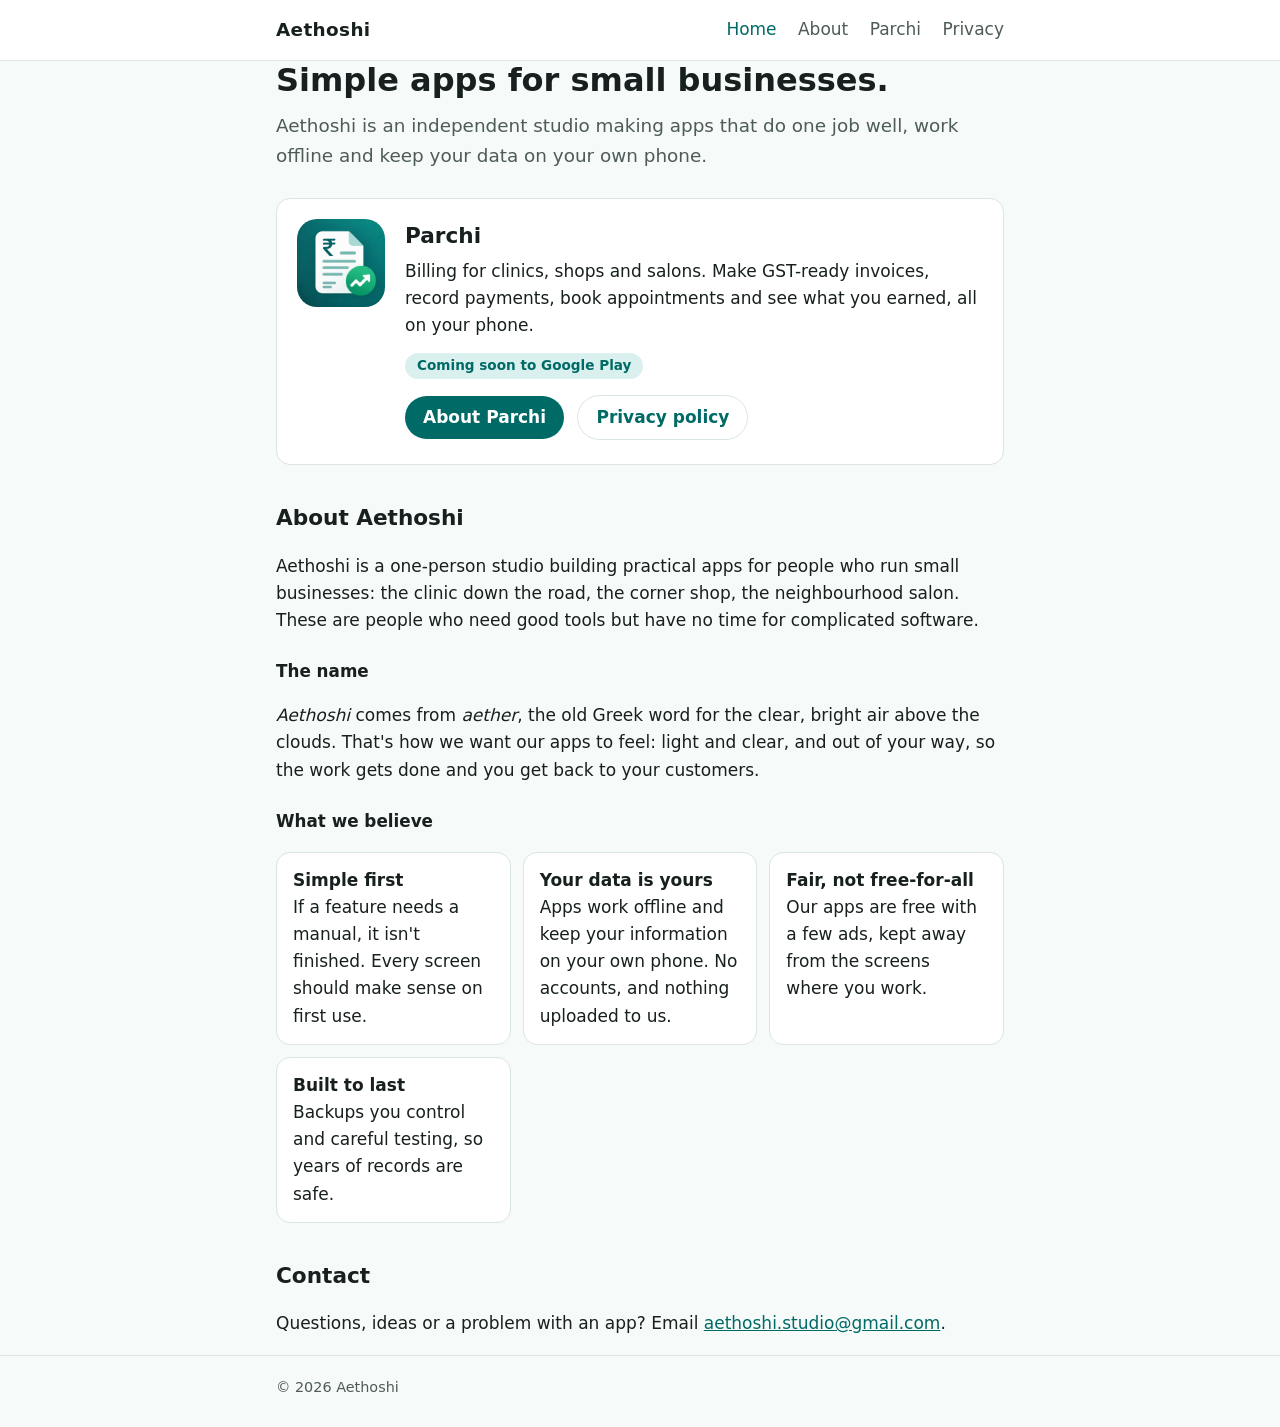
==== index.html @ 0741b279 "First Commit: Upload Aethoshi and Prachi website files Hello world" ====
<!doctype html>
<html lang="en">
<head>
  <meta charset="utf-8">
  <meta name="viewport" content="width=device-width, initial-scale=1">
  <title>Aethoshi</title>
  <meta name="description" content="Aethoshi makes small, simple apps. Our first app is Parchi, a billing app for clinics, shops and salons.">
  <link rel="icon" href="/assets/parchi-icon.png">
  <link rel="stylesheet" href="/assets/style.css">
</head>
<body>
  <header class="site">
    <div class="wrap">
      <a class="logo" href="/">Aethoshi</a>
      <nav>
        <a href="/" aria-current="page">Home</a>
        <a href="/#about">About</a>
        <a href="/parchi/">Parchi</a>
        <a href="/parchi/privacy/">Privacy</a>
      </nav>
    </div>
  </header>

  <main class="wrap">
    <h1>Simple apps for small businesses.</h1>
    <p class="lead">
      Aethoshi is an independent studio making apps that do one job well,
      work offline and keep your data on your own phone.
    </p>

    <section class="card">
      <img src="/assets/parchi-icon.png" alt="Parchi app icon" width="88" height="88">
      <div>
        <h2>Parchi</h2>
        <p>
          Billing for clinics, shops and salons. Make GST-ready invoices,
          record payments, book appointments and see what you earned, all
          on your phone.
        </p>
        <p><span class="pill">Coming soon to Google Play</span></p>
        <a class="button" href="/parchi/">About Parchi</a>
        <a class="button ghost" href="/parchi/privacy/">Privacy policy</a>
      </div>
    </section>

    <h2 id="about">About Aethoshi</h2>
    <p>
      Aethoshi is a one-person studio building practical apps for people who
      run small businesses: the clinic down the road, the corner shop, the
      neighbourhood salon. These are people who need good tools but have no
      time for complicated software.
    </p>

    <h3>The name</h3>
    <p>
      <em>Aethoshi</em> comes from <em>aether</em>, the old Greek word for
      the clear, bright air above the clouds. That's how we want our apps to
      feel: light and clear, and out of your way, so the work gets done and
      you get back to your customers.
    </p>

    <h3>What we believe</h3>
    <ul class="features">
      <li><strong>Simple first</strong>If a feature needs a manual, it isn't
        finished. Every screen should make sense on first use.</li>
      <li><strong>Your data is yours</strong>Apps work offline and keep your
        information on your own phone. No accounts, and nothing uploaded to
        us.</li>
      <li><strong>Fair, not free-for-all</strong>Our apps are free with a
        few ads, kept away from the screens where you work.</li>
      <li><strong>Built to last</strong>Backups you control and careful
        testing, so years of records are safe.</li>
    </ul>

    <h2>Contact</h2>
    <p>
      Questions, ideas or a problem with an app? Email
      <a href="mailto:aethoshi.studio@gmail.com">aethoshi.studio@gmail.com</a>.
    </p>
  </main>

  <footer class="site">
    <div class="wrap">© 2026 Aethoshi</div>
  </footer>
</body>
</html>
---- assets/style.css ----
/* Aethoshi site: one small stylesheet, light and dark. */

:root {
  --bg: #f6faf9;
  --surface: #ffffff;
  --text: #17201f;
  --muted: #4d5b59;
  --line: #dbe5e3;
  --brand: #006a66;
  --brand-soft: #d9f0ee;
  --on-brand: #ffffff;
  --radius: 14px;
  color-scheme: light;
}

@media (prefers-color-scheme: dark) {
  :root {
    --bg: #0f1514;
    --surface: #172120;
    --text: #e3ecea;
    --muted: #a3b3b0;
    --line: #2a3836;
    --brand: #5fd6cf;
    --brand-soft: #173a38;
    --on-brand: #00201f;
    color-scheme: dark;
  }
}

* { box-sizing: border-box; }

html { -webkit-text-size-adjust: 100%; }

body {
  margin: 0;
  background: var(--bg);
  color: var(--text);
  font: 17px/1.6 system-ui, -apple-system, "Segoe UI", Roboto, "Noto Sans",
    sans-serif;
}

a { color: var(--brand); }
a:hover { text-decoration-thickness: 2px; }

.wrap {
  max-width: 760px;
  margin: 0 auto;
  padding: 0 16px;
}

header.site {
  border-bottom: 1px solid var(--line);
  background: var(--surface);
}
header.site .wrap {
  display: flex;
  align-items: center;
  justify-content: space-between;
  gap: 12px;
  min-height: 60px;
  flex-wrap: wrap;
}
.logo {
  font-weight: 700;
  font-size: 1.15rem;
  letter-spacing: 0.02em;
  color: var(--text);
  text-decoration: none;
}
nav a {
  margin-left: 16px;
  color: var(--muted);
  text-decoration: none;
}
nav a:first-child { margin-left: 0; }
nav a:hover, nav a[aria-current="page"] { color: var(--brand); }

main { padding: 40px 0 56px; }

h1 { font-size: 2rem; line-height: 1.2; margin: 0 0 12px; }
h2 { font-size: 1.35rem; margin: 36px 0 8px; }
h3 { font-size: 1.05rem; margin: 24px 0 4px; }
p, li { color: var(--text); }
.lead { font-size: 1.15rem; color: var(--muted); margin-top: 0; }
.muted { color: var(--muted); }

.card {
  display: flex;
  gap: 20px;
  align-items: flex-start;
  background: var(--surface);
  border: 1px solid var(--line);
  border-radius: var(--radius);
  padding: 20px;
  margin: 28px 0;
}
.card img {
  width: 88px;
  height: 88px;
  border-radius: 20px;
  flex: none;
}
.card h2 { margin: 0 0 4px; }
.card p { margin: 0 0 12px; }

.pill {
  display: inline-block;
  background: var(--brand-soft);
  color: var(--brand);
  border-radius: 999px;
  padding: 2px 12px;
  font-size: 0.85rem;
  font-weight: 600;
}

.button {
  display: inline-block;
  background: var(--brand);
  color: var(--on-brand);
  border-radius: 999px;
  padding: 8px 18px;
  font-weight: 600;
  text-decoration: none;
  margin: 4px 8px 4px 0;
}
.button.ghost {
  background: transparent;
  color: var(--brand);
  border: 1px solid var(--line);
}

.features {
  display: grid;
  grid-template-columns: repeat(auto-fit, minmax(210px, 1fr));
  gap: 12px;
  padding: 0;
  list-style: none;
}
.features li {
  background: var(--surface);
  border: 1px solid var(--line);
  border-radius: var(--radius);
  padding: 14px 16px;
}
.features strong { display: block; }

.policy h2 { border-top: 1px solid var(--line); padding-top: 24px; }
.policy table {
  width: 100%;
  border-collapse: collapse;
  font-size: 0.95rem;
  display: block;
  overflow-x: auto;
}
.policy th, .policy td {
  text-align: left;
  vertical-align: top;
  border-bottom: 1px solid var(--line);
  padding: 8px 10px 8px 0;
}

footer.site {
  border-top: 1px solid var(--line);
  padding: 20px 0 28px;
  color: var(--muted);
  font-size: 0.9rem;
}

@media (max-width: 520px) {
  h1 { font-size: 1.6rem; }
  .card { flex-direction: column; }
  .card img { width: 72px; height: 72px; }
}
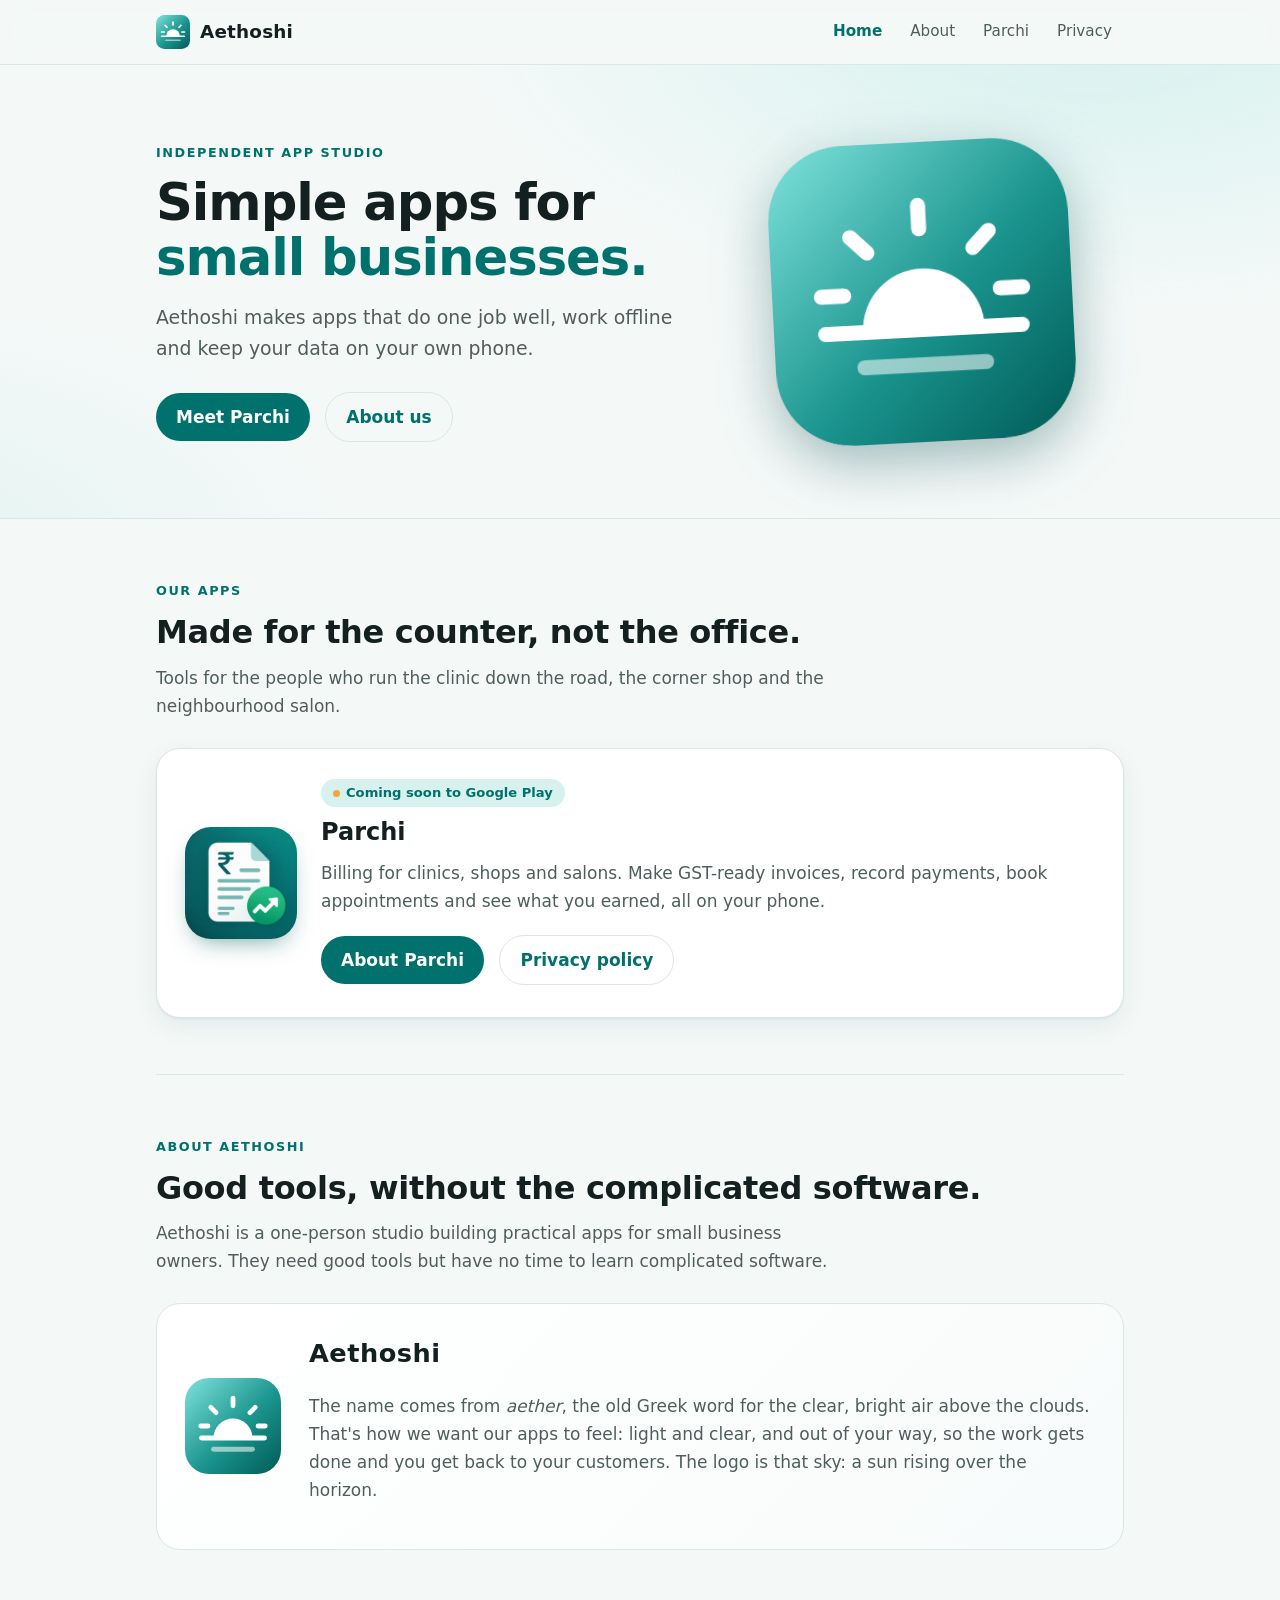
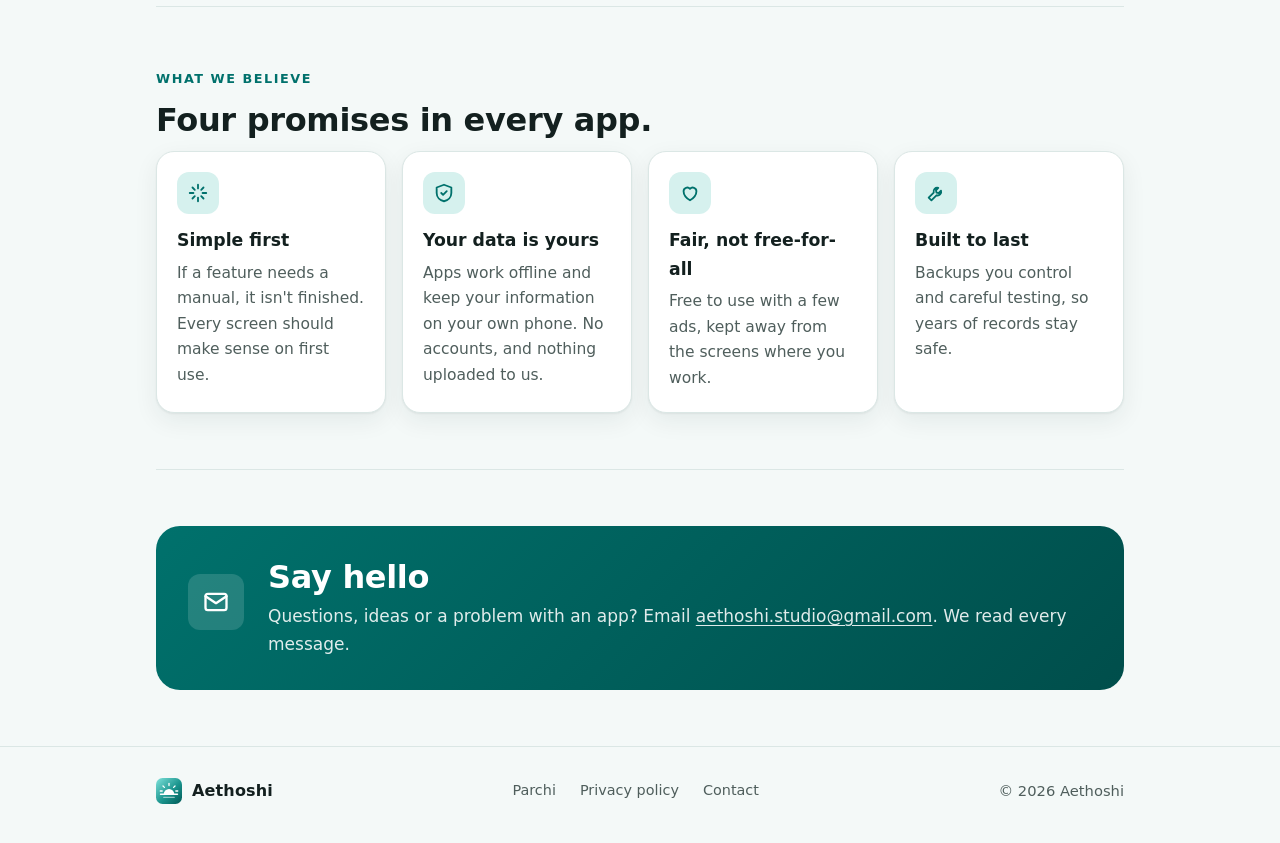
==== commit 8501e7f6: "Updated UI and improved design." ====
--- a/index.html
+++ b/index.html
@@ -4,83 +4,127 @@
   <meta charset="utf-8">
   <meta name="viewport" content="width=device-width, initial-scale=1">
   <title>Aethoshi</title>
-  <meta name="description" content="Aethoshi makes small, simple apps. Our first app is Parchi, a billing app for clinics, shops and salons.">
-  <link rel="icon" href="/assets/parchi-icon.png">
-  <link rel="stylesheet" href="/assets/style.css">
+  <meta name="description" content="Aethoshi is an independent studio making simple, offline apps for small businesses. Our first app is Parchi, a billing app for clinics, shops and salons.">
+  <meta name="theme-color" content="#00716c">
+  <link rel="icon" type="image/svg+xml" href="assets/logo.svg">
+  <link rel="stylesheet" href="assets/style.css">
 </head>
 <body>
   <header class="site">
     <div class="wrap">
-      <a class="logo" href="/">Aethoshi</a>
-      <nav>
-        <a href="/" aria-current="page">Home</a>
-        <a href="/#about">About</a>
-        <a href="/parchi/">Parchi</a>
-        <a href="/parchi/privacy/">Privacy</a>
+      <a class="brand" href="./"><img src="assets/logo.svg" alt="" width="34" height="34">Aethoshi</a>
+      <nav aria-label="Main">
+        <a href="./" aria-current="page">Home</a>
+        <a href="./#about">About</a>
+        <a href="parchi/">Parchi</a>
+        <a href="parchi/privacy/">Privacy</a>
       </nav>
     </div>
   </header>
 
+  <div class="hero">
+    <div class="wrap hero-grid">
+      <div>
+        <span class="eyebrow">Independent app studio</span>
+        <h1>Simple apps for <span class="soft">small businesses.</span></h1>
+        <p class="lead">Aethoshi makes apps that do one job well, work offline
+          and keep your data on your own phone.</p>
+        <a class="button" href="parchi/">Meet Parchi</a>
+        <a class="button ghost" href="#about">About us</a>
+      </div>
+      <div class="hero-art app"><img src="assets/logo.svg" alt="Aethoshi logo" width="300" height="300"></div>
+    </div>
+  </div>
+
   <main class="wrap">
-    <h1>Simple apps for small businesses.</h1>
-    <p class="lead">
-      Aethoshi is an independent studio making apps that do one job well,
-      work offline and keep your data on your own phone.
-    </p>
-
-    <section class="card">
-      <img src="/assets/parchi-icon.png" alt="Parchi app icon" width="88" height="88">
-      <div>
-        <h2>Parchi</h2>
-        <p>
-          Billing for clinics, shops and salons. Make GST-ready invoices,
-          record payments, book appointments and see what you earned, all
-          on your phone.
-        </p>
-        <p><span class="pill">Coming soon to Google Play</span></p>
-        <a class="button" href="/parchi/">About Parchi</a>
-        <a class="button ghost" href="/parchi/privacy/">Privacy policy</a>
+    <section>
+      <span class="eyebrow">Our apps</span>
+      <h2>Made for the counter, not the office.</h2>
+      <p class="section-lead">Tools for the people who run the clinic down
+        the road, the corner shop and the neighbourhood salon.</p>
+      <div class="app-card">
+        <img src="assets/parchi-icon.png" alt="Parchi app icon" width="112" height="112">
+        <div>
+          <span class="pill">Coming soon to Google Play</span>
+          <h3>Parchi</h3>
+          <p>Billing for clinics, shops and salons. Make GST-ready invoices,
+            record payments, book appointments and see what you earned, all
+            on your phone.</p>
+          <a class="button" href="parchi/">About Parchi</a>
+          <a class="button ghost" href="parchi/privacy/">Privacy policy</a>
+        </div>
       </div>
     </section>
 
-    <h2 id="about">About Aethoshi</h2>
-    <p>
-      Aethoshi is a one-person studio building practical apps for people who
-      run small businesses: the clinic down the road, the corner shop, the
-      neighbourhood salon. These are people who need good tools but have no
-      time for complicated software.
-    </p>
+    <section id="about">
+      <span class="eyebrow">About Aethoshi</span>
+      <h2>Good tools, without the complicated software.</h2>
+      <p class="section-lead">Aethoshi is a one-person studio building
+        practical apps for small business owners. They need good tools but
+        have no time to learn complicated software.</p>
 
-    <h3>The name</h3>
-    <p>
-      <em>Aethoshi</em> comes from <em>aether</em>, the old Greek word for
-      the clear, bright air above the clouds. That's how we want our apps to
-      feel: light and clear, and out of your way, so the work gets done and
-      you get back to your customers.
-    </p>
+      <div class="name-box">
+        <img src="assets/logo.svg" alt="" width="96" height="96">
+        <div>
+          <p class="word">Aethoshi</p>
+          <p class="muted">The name comes from <em>aether</em>, the old Greek
+            word for the clear, bright air above the clouds. That's how we want
+            our apps to feel: light and clear, and out of your way, so the work
+            gets done and you get back to your customers. The logo is that
+            sky: a sun rising over the horizon.</p>
+        </div>
+      </div>
+    </section>
 
-    <h3>What we believe</h3>
-    <ul class="features">
-      <li><strong>Simple first</strong>If a feature needs a manual, it isn't
-        finished. Every screen should make sense on first use.</li>
-      <li><strong>Your data is yours</strong>Apps work offline and keep your
-        information on your own phone. No accounts, and nothing uploaded to
-        us.</li>
-      <li><strong>Fair, not free-for-all</strong>Our apps are free with a
-        few ads, kept away from the screens where you work.</li>
-      <li><strong>Built to last</strong>Backups you control and careful
-        testing, so years of records are safe.</li>
-    </ul>
+    <section>
+      <span class="eyebrow">What we believe</span>
+      <h2>Four promises in every app.</h2>
+      <ul class="grid">
+        <li class="tile">
+          <span class="icon" aria-hidden="true"><svg viewBox="0 0 24 24" fill="none" stroke="currentColor" stroke-width="2" stroke-linecap="round" stroke-linejoin="round"><path d="M12 3v4M12 17v4M3 12h4M17 12h4M6 6l2.5 2.5M15.5 15.5L18 18M6 18l2.5-2.5M15.5 8.5L18 6"/></svg></span>
+          <h3>Simple first</h3>
+          <p>If a feature needs a manual, it isn't finished. Every screen should make sense on first use.</p>
+        </li>
+        <li class="tile">
+          <span class="icon" aria-hidden="true"><svg viewBox="0 0 24 24" fill="none" stroke="currentColor" stroke-width="2" stroke-linecap="round" stroke-linejoin="round"><path d="M12 3l8 3v6c0 4.5-3.4 8-8 9-4.6-1-8-4.5-8-9V6z"/><path d="M9 12l2 2 4-4"/></svg></span>
+          <h3>Your data is yours</h3>
+          <p>Apps work offline and keep your information on your own phone. No accounts, and nothing uploaded to us.</p>
+        </li>
+        <li class="tile">
+          <span class="icon" aria-hidden="true"><svg viewBox="0 0 24 24" fill="none" stroke="currentColor" stroke-width="2" stroke-linecap="round" stroke-linejoin="round"><path d="M12 20s-7-4.4-7-10a4 4 0 0 1 7-2.6A4 4 0 0 1 19 10c0 5.6-7 10-7 10z"/></svg></span>
+          <h3>Fair, not free-for-all</h3>
+          <p>Free to use with a few ads, kept away from the screens where you work.</p>
+        </li>
+        <li class="tile">
+          <span class="icon" aria-hidden="true"><svg viewBox="0 0 24 24" fill="none" stroke="currentColor" stroke-width="2" stroke-linecap="round" stroke-linejoin="round"><path d="M14.5 6.5a4 4 0 0 0-5 5L4 17l3 3 5.5-5.5a4 4 0 0 0 5-5l-2.5 2.5-2.5-.5-.5-2.5z"/></svg></span>
+          <h3>Built to last</h3>
+          <p>Backups you control and careful testing, so years of records stay safe.</p>
+        </li>
+      </ul>
+    </section>
 
-    <h2>Contact</h2>
-    <p>
-      Questions, ideas or a problem with an app? Email
-      <a href="mailto:aethoshi.studio@gmail.com">aethoshi.studio@gmail.com</a>.
-    </p>
+    <section>
+      <div class="band">
+        <span class="icon" aria-hidden="true"><svg viewBox="0 0 24 24" fill="none" stroke="currentColor" stroke-width="2" stroke-linecap="round" stroke-linejoin="round"><rect x="3" y="5" width="18" height="14" rx="2"/><path d="M3 7l9 6 9-6"/></svg></span>
+        <div>
+          <h2>Say hello</h2>
+          <p>Questions, ideas or a problem with an app? Email
+            <a href="mailto:aethoshi.studio@gmail.com">aethoshi.studio@gmail.com</a>. We read every message.</p>
+        </div>
+      </div>
+    </section>
   </main>
 
   <footer class="site">
-    <div class="wrap">© 2026 Aethoshi</div>
+    <div class="wrap">
+      <a class="brand" href="./"><img src="assets/logo.svg" alt="" width="26" height="26">Aethoshi</a>
+      <nav aria-label="Footer">
+        <a href="parchi/">Parchi</a>
+        <a href="parchi/privacy/">Privacy policy</a>
+        <a href="mailto:aethoshi.studio@gmail.com">Contact</a>
+      </nav>
+      <span>© 2026 Aethoshi</span>
+    </div>
   </footer>
 </body>
 </html>
--- a/assets/style.css
+++ b/assets/style.css
@@ -1,173 +1,366 @@
-/* Aethoshi site: one small stylesheet, light and dark. */
+/* Aethoshi site: one stylesheet, light and dark. */
 
 :root {
-  --bg: #f6faf9;
+  --bg: #f4f9f8;
+  --bg-tint: #e3f3f1;
   --surface: #ffffff;
-  --text: #17201f;
-  --muted: #4d5b59;
-  --line: #dbe5e3;
-  --brand: #006a66;
-  --brand-soft: #d9f0ee;
+  --surface-2: #f8fbfb;
+  --text: #13201f;
+  --muted: #4f5e5c;
+  --line: #dbe7e5;
+  --brand: #00716c;
+  --brand-strong: #005a57;
+  --brand-soft: #d6f1ee;
   --on-brand: #ffffff;
-  --radius: 14px;
+  --accent: #f2a541;
+  --shadow: 0 1px 2px rgba(10, 40, 38, 0.06), 0 8px 24px rgba(10, 40, 38, 0.07);
+  --radius: 18px;
   color-scheme: light;
 }
 
 @media (prefers-color-scheme: dark) {
   :root {
-    --bg: #0f1514;
-    --surface: #172120;
-    --text: #e3ecea;
-    --muted: #a3b3b0;
-    --line: #2a3836;
-    --brand: #5fd6cf;
-    --brand-soft: #173a38;
-    --on-brand: #00201f;
+    --bg: #0c1312;
+    --bg-tint: #10201f;
+    --surface: #141e1d;
+    --surface-2: #182423;
+    --text: #e4eeec;
+    --muted: #a2b4b1;
+    --line: #263533;
+    --brand: #62d9d1;
+    --brand-strong: #8ae6df;
+    --brand-soft: #143a38;
+    --on-brand: #00211f;
+    --accent: #f5b766;
+    --shadow: 0 1px 2px rgba(0, 0, 0, 0.4), 0 10px 30px rgba(0, 0, 0, 0.35);
     color-scheme: dark;
   }
 }
 
 * { box-sizing: border-box; }
-
-html { -webkit-text-size-adjust: 100%; }
+html { -webkit-text-size-adjust: 100%; scroll-behavior: smooth; }
 
 body {
   margin: 0;
   background: var(--bg);
   color: var(--text);
-  font: 17px/1.6 system-ui, -apple-system, "Segoe UI", Roboto, "Noto Sans",
-    sans-serif;
-}
-
-a { color: var(--brand); }
-a:hover { text-decoration-thickness: 2px; }
-
-.wrap {
-  max-width: 760px;
-  margin: 0 auto;
-  padding: 0 16px;
-}
+  font: 17px/1.65 system-ui, -apple-system, "Segoe UI", Roboto, "Noto Sans",
+    "Helvetica Neue", Arial, sans-serif;
+}
+
+a { color: var(--brand); text-underline-offset: 3px; }
+a:hover { color: var(--brand-strong); }
+img, svg { max-width: 100%; }
+img { height: auto; }
+
+.wrap { max-width: 1000px; margin: 0 auto; padding: 0 16px; }
+.narrow { max-width: 760px; }
+
+/* ------------------------------------------------------------ header */
 
 header.site {
+  position: sticky;
+  top: 0;
+  z-index: 10;
+  background: color-mix(in srgb, var(--bg) 82%, transparent);
+  backdrop-filter: saturate(160%) blur(12px);
+  -webkit-backdrop-filter: saturate(160%) blur(12px);
   border-bottom: 1px solid var(--line);
-  background: var(--surface);
 }
 header.site .wrap {
   display: flex;
   align-items: center;
   justify-content: space-between;
   gap: 12px;
-  min-height: 60px;
+  min-height: 64px;
   flex-wrap: wrap;
 }
-.logo {
-  font-weight: 700;
-  font-size: 1.15rem;
-  letter-spacing: 0.02em;
+.brand {
+  display: inline-flex;
+  align-items: center;
+  gap: 10px;
   color: var(--text);
   text-decoration: none;
-}
+  font-weight: 750;
+  font-size: 1.15rem;
+  letter-spacing: 0.01em;
+}
+.brand img { width: 34px; height: 34px; }
+nav { display: flex; gap: 4px; flex-wrap: wrap; }
 nav a {
-  margin-left: 16px;
   color: var(--muted);
   text-decoration: none;
-}
-nav a:first-child { margin-left: 0; }
-nav a:hover, nav a[aria-current="page"] { color: var(--brand); }
-
-main { padding: 40px 0 56px; }
-
-h1 { font-size: 2rem; line-height: 1.2; margin: 0 0 12px; }
-h2 { font-size: 1.35rem; margin: 36px 0 8px; }
-h3 { font-size: 1.05rem; margin: 24px 0 4px; }
-p, li { color: var(--text); }
-.lead { font-size: 1.15rem; color: var(--muted); margin-top: 0; }
+  padding: 6px 12px;
+  border-radius: 999px;
+  font-size: 0.95rem;
+}
+nav a:hover { background: var(--brand-soft); color: var(--brand); }
+nav a[aria-current="page"] { color: var(--brand); font-weight: 600; }
+
+/* ------------------------------------------------------------ hero */
+
+.hero {
+  position: relative;
+  overflow: hidden;
+  background:
+    radial-gradient(900px 420px at 85% -10%, var(--brand-soft), transparent 70%),
+    radial-gradient(700px 380px at -10% 110%, var(--bg-tint), transparent 70%);
+  border-bottom: 1px solid var(--line);
+}
+.hero .wrap { padding-top: 72px; padding-bottom: 72px; }
+.hero-grid {
+  display: grid;
+  grid-template-columns: 1.3fr 1fr;
+  gap: 40px;
+  align-items: center;
+}
+.eyebrow {
+  display: inline-block;
+  font-size: 0.8rem;
+  font-weight: 700;
+  letter-spacing: 0.12em;
+  text-transform: uppercase;
+  color: var(--brand);
+  margin-bottom: 12px;
+}
+h1 {
+  font-size: clamp(2rem, 5vw, 3.2rem);
+  line-height: 1.08;
+  letter-spacing: -0.02em;
+  margin: 0 0 16px;
+}
+h1 .soft { color: var(--brand); }
+.lead { font-size: 1.18rem; color: var(--muted); margin: 0 0 24px; max-width: 34em; }
+
+.hero-art {
+  justify-self: center;
+  width: min(300px, 70vw);
+  aspect-ratio: 1;
+  border-radius: 32%;
+  background: linear-gradient(145deg, #7fe3dc, #1a948d 55%, #005a57);
+  box-shadow: 0 30px 60px -20px rgba(0, 90, 87, 0.55);
+  display: grid;
+  place-items: center;
+  transform: rotate(-4deg);
+}
+.hero-art img { width: 62%; filter: drop-shadow(0 8px 16px rgba(0, 0, 0, 0.18)); }
+/* An app icon already has its own background: show it on its own. */
+.hero-art.app { background: none; box-shadow: none; transform: rotate(-3deg); }
+.hero-art.app img {
+  width: 100%;
+  height: auto;
+  border-radius: 25%;
+  filter: drop-shadow(0 18px 28px rgba(0, 70, 67, 0.35));
+}
+
+/* ------------------------------------------------------------ sections */
+
+main section { padding: 56px 0; }
+main section + section { border-top: 1px solid var(--line); }
+h2 {
+  font-size: clamp(1.5rem, 3vw, 2rem);
+  line-height: 1.2;
+  letter-spacing: -0.01em;
+  margin: 0 0 12px;
+}
+h3 { font-size: 1.08rem; margin: 0 0 6px; }
+.section-lead { color: var(--muted); max-width: 40em; margin: 0 0 28px; }
 .muted { color: var(--muted); }
 
-.card {
-  display: flex;
-  gap: 20px;
-  align-items: flex-start;
+/* App card */
+.app-card {
+  display: grid;
+  grid-template-columns: auto 1fr;
+  gap: 24px;
+  align-items: center;
+  background: var(--surface);
+  border: 1px solid var(--line);
+  border-radius: calc(var(--radius) + 6px);
+  padding: 28px;
+  box-shadow: var(--shadow);
+}
+.app-card img {
+  width: 112px;
+  height: 112px;
+  border-radius: 26px;
+  box-shadow: 0 10px 24px -10px rgba(0, 90, 87, 0.6);
+}
+.app-card h3 { font-size: 1.5rem; margin: 6px 0 6px; }
+.app-card p { margin: 0 0 16px; color: var(--muted); }
+
+.pill {
+  display: inline-flex;
+  align-items: center;
+  gap: 6px;
+  background: var(--brand-soft);
+  color: var(--brand);
+  border-radius: 999px;
+  padding: 3px 12px;
+  font-size: 0.82rem;
+  font-weight: 650;
+}
+.pill::before {
+  content: "";
+  width: 7px;
+  height: 7px;
+  border-radius: 50%;
+  background: var(--accent);
+}
+
+.button {
+  display: inline-flex;
+  align-items: center;
+  gap: 8px;
+  background: var(--brand);
+  color: var(--on-brand);
+  border-radius: 999px;
+  padding: 10px 20px;
+  font-weight: 650;
+  text-decoration: none;
+  margin: 4px 10px 4px 0;
+  transition: transform 0.15s ease, background 0.15s ease;
+}
+.button:hover { background: var(--brand-strong); color: var(--on-brand); transform: translateY(-1px); }
+.button.ghost { background: transparent; color: var(--brand); border: 1px solid var(--line); }
+.button.ghost:hover { background: var(--brand-soft); color: var(--brand); }
+
+/* Feature / value grid */
+.grid {
+  display: grid;
+  grid-template-columns: repeat(auto-fit, minmax(220px, 1fr));
+  gap: 16px;
+  padding: 0;
+  margin: 0;
+  list-style: none;
+}
+.tile {
   background: var(--surface);
   border: 1px solid var(--line);
   border-radius: var(--radius);
   padding: 20px;
-  margin: 28px 0;
-}
-.card img {
-  width: 88px;
-  height: 88px;
-  border-radius: 20px;
-  flex: none;
-}
-.card h2 { margin: 0 0 4px; }
-.card p { margin: 0 0 12px; }
-
-.pill {
-  display: inline-block;
+  box-shadow: var(--shadow);
+}
+.tile p { margin: 0; color: var(--muted); font-size: 0.97rem; }
+.icon {
+  width: 42px;
+  height: 42px;
+  border-radius: 12px;
+  display: grid;
+  place-items: center;
   background: var(--brand-soft);
   color: var(--brand);
-  border-radius: 999px;
-  padding: 2px 12px;
-  font-size: 0.85rem;
-  font-weight: 600;
-}
-
-.button {
-  display: inline-block;
-  background: var(--brand);
-  color: var(--on-brand);
-  border-radius: 999px;
-  padding: 8px 18px;
-  font-weight: 600;
-  text-decoration: none;
-  margin: 4px 8px 4px 0;
-}
-.button.ghost {
-  background: transparent;
-  color: var(--brand);
+  margin-bottom: 12px;
+}
+.icon svg { width: 22px; height: 22px; }
+
+/* The name */
+.name-box {
+  display: grid;
+  grid-template-columns: auto 1fr;
+  gap: 28px;
+  align-items: center;
+  background: linear-gradient(135deg, var(--surface), var(--surface-2));
   border: 1px solid var(--line);
-}
-
-.features {
-  display: grid;
-  grid-template-columns: repeat(auto-fit, minmax(210px, 1fr));
-  gap: 12px;
-  padding: 0;
-  list-style: none;
-}
-.features li {
-  background: var(--surface);
-  border: 1px solid var(--line);
+  border-radius: calc(var(--radius) + 6px);
+  padding: 28px;
+}
+.name-box img { width: 96px; height: 96px; }
+.word {
+  font-size: 1.6rem;
+  font-weight: 750;
+  letter-spacing: 0.02em;
+  margin: 0;
+}
+.word span { color: var(--muted); font-weight: 400; font-size: 1rem; margin-left: 8px; }
+
+/* Highlight band */
+.band {
+  background: linear-gradient(135deg, #00716c, #004e4b);
+  color: #ffffff;
+  border-radius: calc(var(--radius) + 6px);
+  padding: 32px;
+  display: grid;
+  grid-template-columns: auto 1fr;
+  gap: 24px;
+  align-items: center;
+}
+.band h2, .band p { color: #ffffff; margin: 0; }
+.band p { opacity: 0.88; margin-top: 6px; }
+.band a { color: #ffffff; }
+.band .icon { background: rgba(255, 255, 255, 0.14); color: #ffffff; width: 56px; height: 56px; }
+.band .icon svg { width: 28px; height: 28px; }
+
+/* Contact */
+.contact {
+  text-align: center;
+  padding: 8px 0;
+}
+.contact .button { margin-top: 8px; }
+
+/* ------------------------------------------------------------ policy */
+
+.policy { padding-top: 48px; padding-bottom: 64px; }
+.policy h1 { font-size: clamp(1.8rem, 4vw, 2.4rem); }
+.policy h2 {
+  font-size: 1.3rem;
+  margin-top: 36px;
+  padding-top: 24px;
+  border-top: 1px solid var(--line);
+}
+.policy .summary {
+  background: var(--brand-soft);
   border-radius: var(--radius);
-  padding: 14px 16px;
-}
-.features strong { display: block; }
-
-.policy h2 { border-top: 1px solid var(--line); padding-top: 24px; }
-.policy table {
-  width: 100%;
-  border-collapse: collapse;
-  font-size: 0.95rem;
-  display: block;
-  overflow-x: auto;
-}
+  padding: 18px 20px;
+  margin: 20px 0 8px;
+}
+.policy .summary p { margin: 0; }
+.policy li { margin-bottom: 8px; }
+.table-wrap { overflow-x: auto; }
+.policy table { width: 100%; border-collapse: collapse; font-size: 0.95rem; }
 .policy th, .policy td {
   text-align: left;
   vertical-align: top;
   border-bottom: 1px solid var(--line);
-  padding: 8px 10px 8px 0;
-}
+  padding: 10px 12px 10px 0;
+}
+.policy th { color: var(--muted); font-weight: 650; }
+
+/* ------------------------------------------------------------ footer */
 
 footer.site {
   border-top: 1px solid var(--line);
-  padding: 20px 0 28px;
+  padding: 28px 0 36px;
   color: var(--muted);
-  font-size: 0.9rem;
-}
-
-@media (max-width: 520px) {
-  h1 { font-size: 1.6rem; }
-  .card { flex-direction: column; }
-  .card img { width: 72px; height: 72px; }
-}
+  font-size: 0.92rem;
+}
+footer.site .wrap {
+  display: flex;
+  justify-content: space-between;
+  align-items: center;
+  gap: 12px;
+  flex-wrap: wrap;
+}
+footer.site .brand { font-size: 1rem; }
+footer.site .brand img { width: 26px; height: 26px; }
+footer.site nav a { font-size: 0.9rem; padding: 4px 10px; }
+
+/* ------------------------------------------------------------ small screens */
+
+@media (max-width: 760px) {
+  .hero .wrap { padding-top: 48px; padding-bottom: 48px; }
+  .hero-grid { grid-template-columns: 1fr; gap: 32px; }
+  .hero-art { width: min(150px, 42vw); order: -1; justify-self: start; }
+  main section { padding: 40px 0; }
+}
+@media (max-width: 560px) {
+  .app-card, .name-box, .band { grid-template-columns: 1fr; padding: 22px; }
+  .app-card img { width: 84px; height: 84px; border-radius: 20px; }
+  .name-box img { width: 72px; height: 72px; }
+  header.site .wrap { padding-top: 8px; padding-bottom: 8px; }
+  nav a { padding: 6px 9px; }
+}
+
+@media (prefers-reduced-motion: reduce) {
+  html { scroll-behavior: auto; }
+  .button { transition: none; }
+}
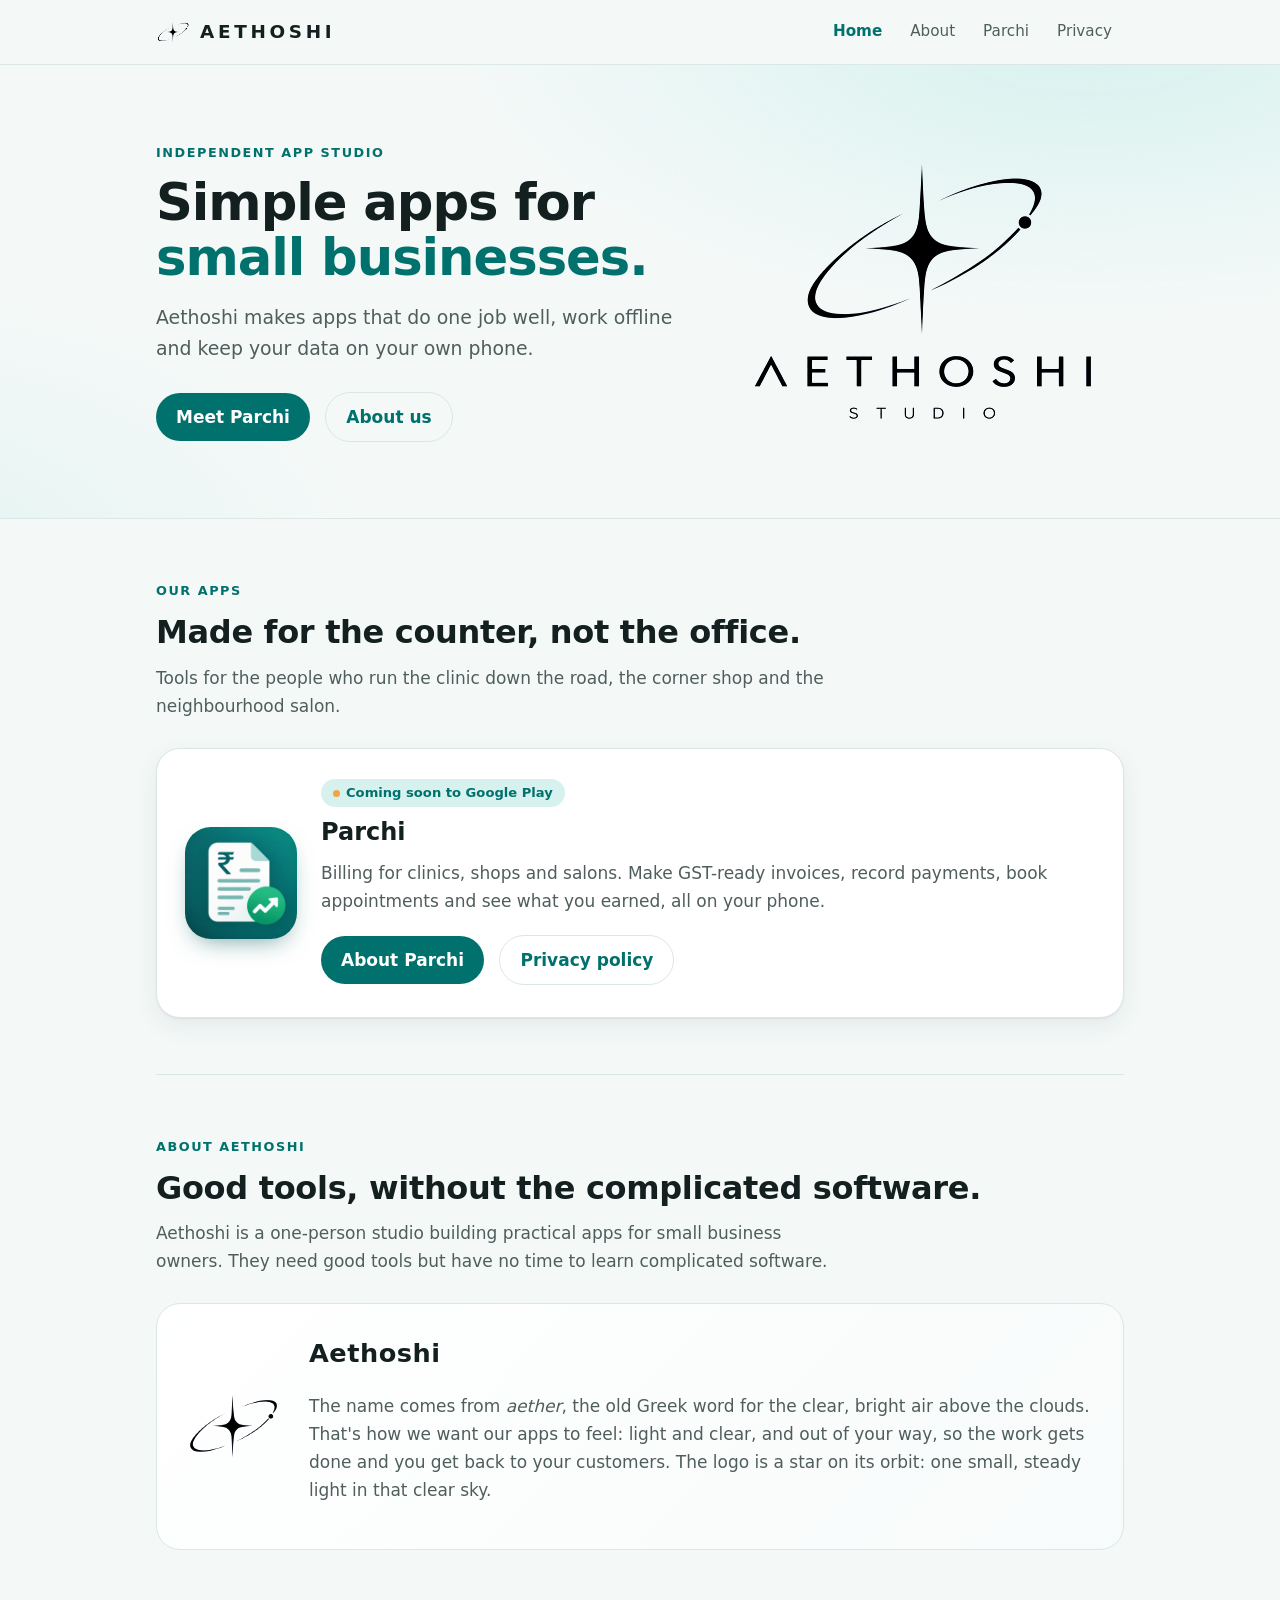
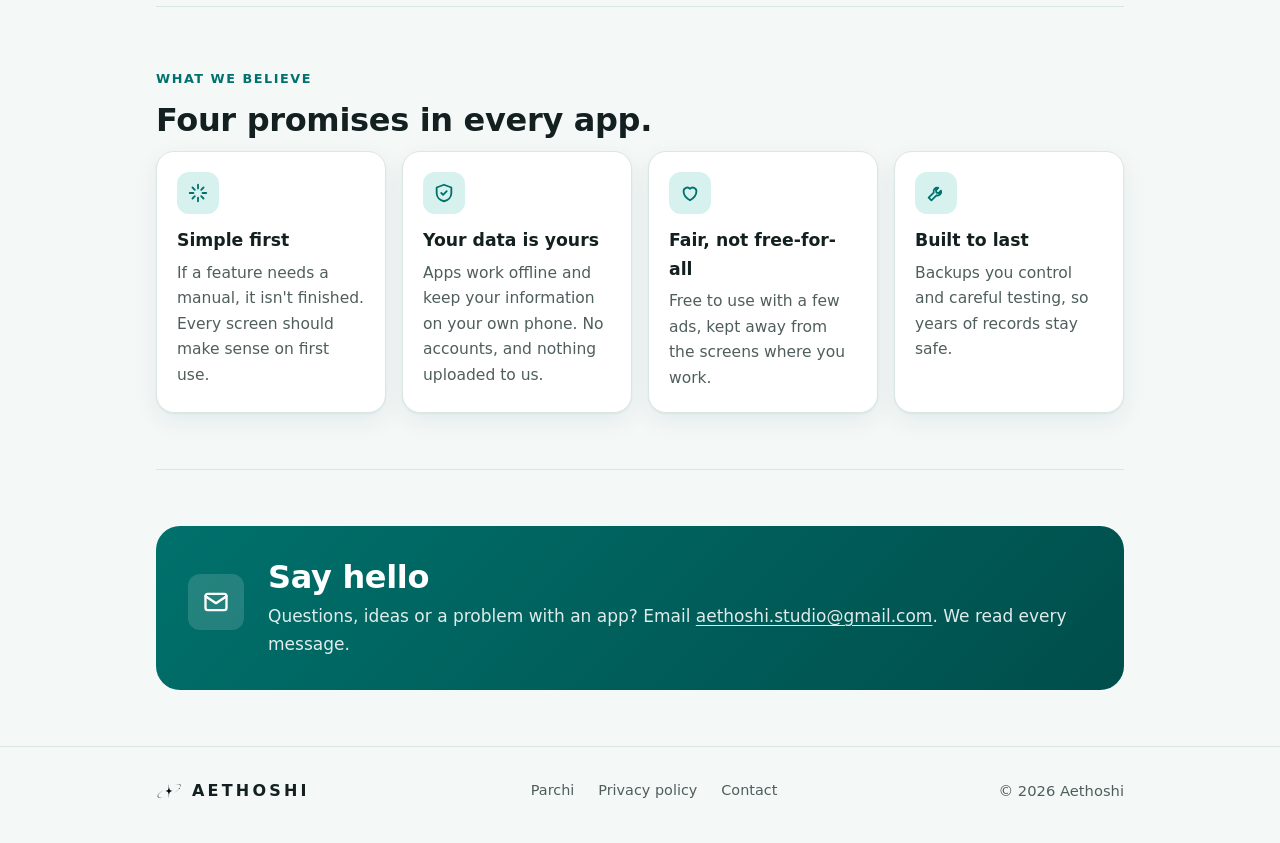
==== commit 5355b949: "Update app icon" ====
--- a/index.html
+++ b/index.html
@@ -6,13 +6,13 @@
   <title>Aethoshi</title>
   <meta name="description" content="Aethoshi is an independent studio making simple, offline apps for small businesses. Our first app is Parchi, a billing app for clinics, shops and salons.">
   <meta name="theme-color" content="#00716c">
-  <link rel="icon" type="image/svg+xml" href="assets/logo.svg">
+  <link rel="icon" type="image/png" href="assets/favicon.png">
   <link rel="stylesheet" href="assets/style.css">
 </head>
 <body>
   <header class="site">
     <div class="wrap">
-      <a class="brand" href="./"><img src="assets/logo.svg" alt="" width="34" height="34">Aethoshi</a>
+      <a class="brand" href="./"><img class="mark" src="assets/aethoshi-symbol.png" alt="" width="34" height="34"><span class="wordmark">Aethoshi</span></a>
       <nav aria-label="Main">
         <a href="./" aria-current="page">Home</a>
         <a href="./#about">About</a>
@@ -32,7 +32,7 @@
         <a class="button" href="parchi/">Meet Parchi</a>
         <a class="button ghost" href="#about">About us</a>
       </div>
-      <div class="hero-art app"><img src="assets/logo.svg" alt="Aethoshi logo" width="300" height="300"></div>
+      <div class="hero-logo"><img class="mark" src="assets/aethoshi-logo.png" alt="Aethoshi Studio logo" width="720" height="586"></div>
     </div>
   </div>
 
@@ -64,14 +64,14 @@
         have no time to learn complicated software.</p>
 
       <div class="name-box">
-        <img src="assets/logo.svg" alt="" width="96" height="96">
+        <img class="mark" src="assets/aethoshi-symbol.png" alt="" width="96" height="96">
         <div>
           <p class="word">Aethoshi</p>
           <p class="muted">The name comes from <em>aether</em>, the old Greek
             word for the clear, bright air above the clouds. That's how we want
             our apps to feel: light and clear, and out of your way, so the work
-            gets done and you get back to your customers. The logo is that
-            sky: a sun rising over the horizon.</p>
+            gets done and you get back to your customers. The logo is a star on
+            its orbit: one small, steady light in that clear sky.</p>
         </div>
       </div>
     </section>
@@ -117,7 +117,7 @@
 
   <footer class="site">
     <div class="wrap">
-      <a class="brand" href="./"><img src="assets/logo.svg" alt="" width="26" height="26">Aethoshi</a>
+      <a class="brand" href="./"><img class="mark" src="assets/aethoshi-symbol.png" alt="" width="26" height="26"><span class="wordmark">Aethoshi</span></a>
       <nav aria-label="Footer">
         <a href="parchi/">Parchi</a>
         <a href="parchi/privacy/">Privacy policy</a>
--- a/assets/style.css
+++ b/assets/style.css
@@ -62,9 +62,8 @@
   position: sticky;
   top: 0;
   z-index: 10;
-  background: color-mix(in srgb, var(--bg) 82%, transparent);
-  backdrop-filter: saturate(160%) blur(12px);
-  -webkit-backdrop-filter: saturate(160%) blur(12px);
+  /* Solid, so the logo's blend mode has a background to blend with. */
+  background: var(--bg);
   border-bottom: 1px solid var(--line);
 }
 header.site .wrap {
@@ -86,6 +85,19 @@
   letter-spacing: 0.01em;
 }
 .brand img { width: 34px; height: 34px; }
+.wordmark { text-transform: uppercase; letter-spacing: 0.2em; font-weight: 600; }
+
+/* The brand artwork is black on white. Multiply hides the white on light
+   pages; on dark pages it's inverted to white on black, and screen hides
+   the black. contrast() turns the artwork's off-white background (and its
+   compression noise) into pure white, so no faint box shows. */
+.mark { filter: contrast(1.35); mix-blend-mode: multiply; }
+@media (prefers-color-scheme: dark) {
+  .mark { filter: invert(1) contrast(1.35); mix-blend-mode: screen; }
+}
+
+.hero-logo { justify-self: center; width: min(360px, 80vw); }
+.hero-logo img { width: 100%; display: block; }
 nav { display: flex; gap: 4px; flex-wrap: wrap; }
 nav a {
   color: var(--muted);
@@ -350,6 +362,7 @@
   .hero .wrap { padding-top: 48px; padding-bottom: 48px; }
   .hero-grid { grid-template-columns: 1fr; gap: 32px; }
   .hero-art { width: min(150px, 42vw); order: -1; justify-self: start; }
+  .hero-logo { width: min(240px, 64vw); order: -1; justify-self: start; }
   main section { padding: 40px 0; }
 }
 @media (max-width: 560px) {
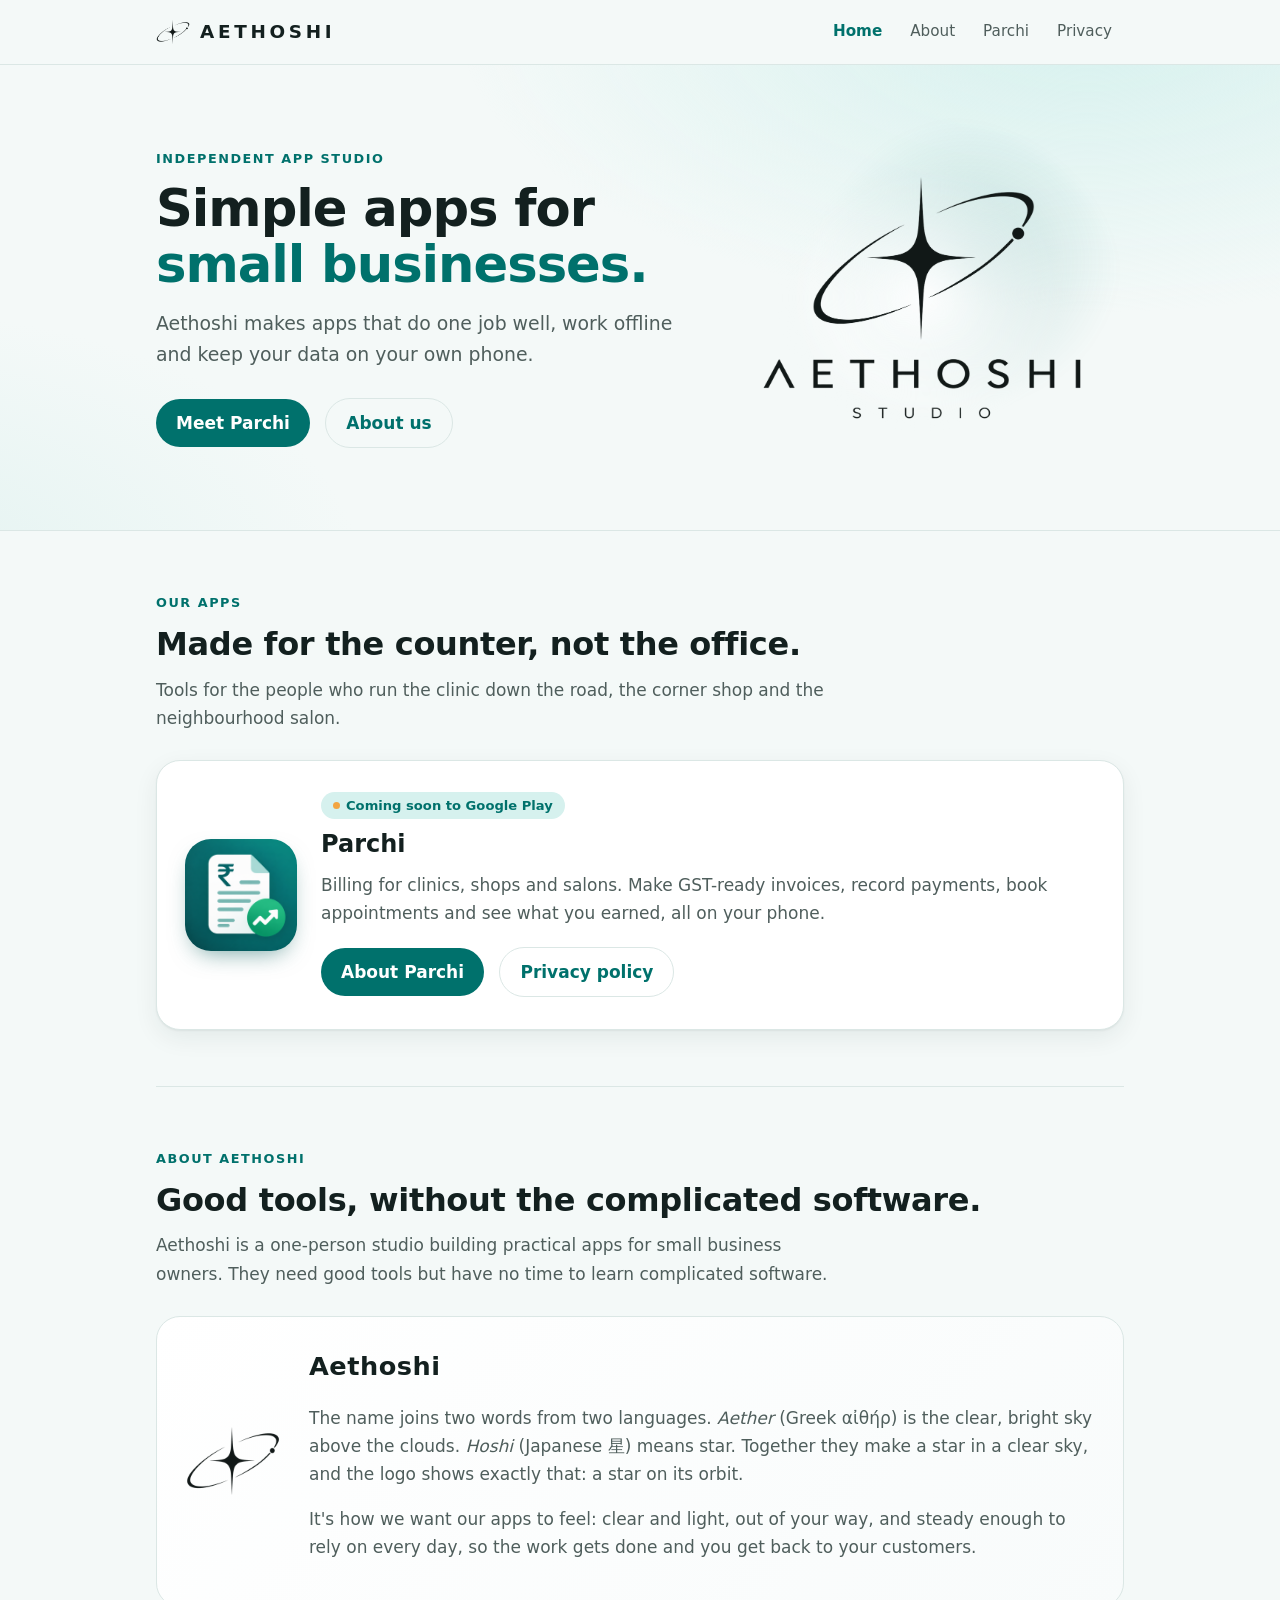
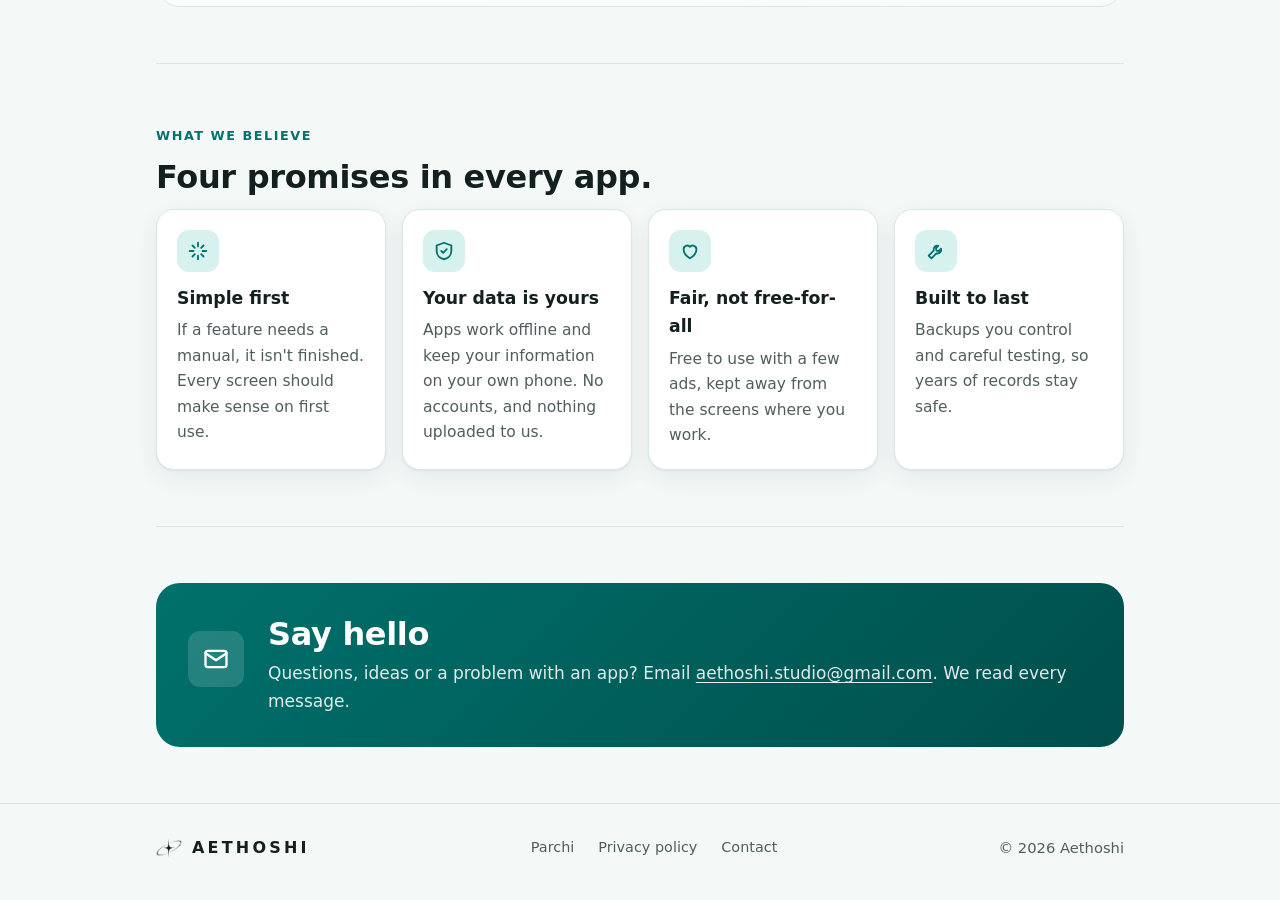
==== commit 9ecaa8aa: "update assets and resolve review comments" ====
--- a/index.html
+++ b/index.html
@@ -7,12 +7,13 @@
   <meta name="description" content="Aethoshi is an independent studio making simple, offline apps for small businesses. Our first app is Parchi, a billing app for clinics, shops and salons.">
   <meta name="theme-color" content="#00716c">
   <link rel="icon" type="image/png" href="assets/favicon.png">
+  <link rel="apple-touch-icon" href="assets/apple-touch-icon.png">
   <link rel="stylesheet" href="assets/style.css">
 </head>
 <body>
   <header class="site">
     <div class="wrap">
-      <a class="brand" href="./"><img class="mark" src="assets/aethoshi-symbol.png" alt="" width="34" height="34"><span class="wordmark">Aethoshi</span></a>
+      <a class="brand" href="./"><picture><source srcset="assets/aethoshi-symbol-light.png" media="(prefers-color-scheme: dark)"><img class="mark" src="assets/aethoshi-symbol.png" alt="" width="34" height="34"></picture><span class="wordmark">Aethoshi</span></a>
       <nav aria-label="Main">
         <a href="./" aria-current="page">Home</a>
         <a href="./#about">About</a>
@@ -32,7 +33,7 @@
         <a class="button" href="parchi/">Meet Parchi</a>
         <a class="button ghost" href="#about">About us</a>
       </div>
-      <div class="hero-logo"><img class="mark" src="assets/aethoshi-logo.png" alt="Aethoshi Studio logo" width="720" height="586"></div>
+      <div class="hero-logo"><picture><source srcset="assets/aethoshi-logo-light.png" media="(prefers-color-scheme: dark)"><img class="mark" src="assets/aethoshi-logo.png" alt="Aethoshi Studio logo" width="900" height="697"></picture></div>
     </div>
   </div>
 
@@ -64,14 +65,18 @@
         have no time to learn complicated software.</p>
 
       <div class="name-box">
-        <img class="mark" src="assets/aethoshi-symbol.png" alt="" width="96" height="96">
+        <picture><source srcset="assets/aethoshi-symbol-light.png" media="(prefers-color-scheme: dark)"><img class="mark" src="assets/aethoshi-symbol.png" alt="" width="96" height="96"></picture>
         <div>
           <p class="word">Aethoshi</p>
-          <p class="muted">The name comes from <em>aether</em>, the old Greek
-            word for the clear, bright air above the clouds. That's how we want
-            our apps to feel: light and clear, and out of your way, so the work
-            gets done and you get back to your customers. The logo is a star on
-            its orbit: one small, steady light in that clear sky.</p>
+          <p class="muted">The name joins two words from two languages.
+            <em>Aether</em> (Greek <span lang="el">αἰθήρ</span>) is the clear,
+            bright sky above the clouds. <em>Hoshi</em> (Japanese
+            <span lang="ja">星</span>) means star. Together they make a star in
+            a clear sky, and the logo shows exactly that: a star on its
+            orbit.</p>
+          <p class="muted">It's how we want our apps to feel: clear and light,
+            out of your way, and steady enough to rely on every day, so the work
+            gets done and you get back to your customers.</p>
         </div>
       </div>
     </section>
@@ -117,7 +122,7 @@
 
   <footer class="site">
     <div class="wrap">
-      <a class="brand" href="./"><img class="mark" src="assets/aethoshi-symbol.png" alt="" width="26" height="26"><span class="wordmark">Aethoshi</span></a>
+      <a class="brand" href="./"><picture><source srcset="assets/aethoshi-symbol-light.png" media="(prefers-color-scheme: dark)"><img class="mark" src="assets/aethoshi-symbol.png" alt="" width="26" height="26"></picture><span class="wordmark">Aethoshi</span></a>
       <nav aria-label="Footer">
         <a href="parchi/">Parchi</a>
         <a href="parchi/privacy/">Privacy policy</a>
--- a/assets/style.css
+++ b/assets/style.css
@@ -15,6 +15,8 @@
   --accent: #f2a541;
   --shadow: 0 1px 2px rgba(10, 40, 38, 0.06), 0 8px 24px rgba(10, 40, 38, 0.07);
   --radius: 18px;
+  --glow-core: rgba(255, 255, 255, 0.95);
+  --glow-edge: rgba(0, 113, 108, 0.16);
   color-scheme: light;
 }
 
@@ -33,6 +35,8 @@
     --on-brand: #00211f;
     --accent: #f5b766;
     --shadow: 0 1px 2px rgba(0, 0, 0, 0.4), 0 10px 30px rgba(0, 0, 0, 0.35);
+    --glow-core: rgba(98, 217, 209, 0.20);
+    --glow-edge: rgba(98, 217, 209, 0.10);
     color-scheme: dark;
   }
 }
@@ -87,17 +91,30 @@
 .brand img { width: 34px; height: 34px; }
 .wordmark { text-transform: uppercase; letter-spacing: 0.2em; font-weight: 600; }
 
-/* The brand artwork is black on white. Multiply hides the white on light
-   pages; on dark pages it's inverted to white on black, and screen hides
-   the black. contrast() turns the artwork's off-white background (and its
-   compression noise) into pure white, so no faint box shows. */
-.mark { filter: contrast(1.35); mix-blend-mode: multiply; }
-@media (prefers-color-scheme: dark) {
-  .mark { filter: invert(1) contrast(1.35); mix-blend-mode: screen; }
-}
-
-.hero-logo { justify-self: center; width: min(360px, 80vw); }
-.hero-logo img { width: 100%; display: block; }
+/* Brand artwork: transparent PNGs, a dark one and a white one; <picture>
+   picks the white one in dark mode. */
+picture { display: inline-flex; flex: none; }
+.hero-logo picture { display: block; }
+/* The large logo floats in a soft glow: a star in a clear sky. */
+.hero-logo {
+  position: relative;
+  justify-self: center;
+  width: min(380px, 80vw);
+  padding: 8% 6%;
+  isolation: isolate;
+}
+.hero-logo::before {
+  content: "";
+  position: absolute;
+  inset: -6% -2%;
+  z-index: -1;
+  border-radius: 50%;
+  background:
+    radial-gradient(closest-side, var(--glow-core), transparent 70%),
+    radial-gradient(closest-side at 62% 40%, var(--glow-edge), transparent 100%);
+  filter: blur(6px);
+}
+.hero-logo img { width: 100%; height: auto; display: block; position: relative; }
 nav { display: flex; gap: 4px; flex-wrap: wrap; }
 nav a {
   color: var(--muted);
@@ -362,7 +379,7 @@
   .hero .wrap { padding-top: 48px; padding-bottom: 48px; }
   .hero-grid { grid-template-columns: 1fr; gap: 32px; }
   .hero-art { width: min(150px, 42vw); order: -1; justify-self: start; }
-  .hero-logo { width: min(240px, 64vw); order: -1; justify-self: start; }
+  .hero-logo { width: min(260px, 70vw); order: -1; justify-self: center; }
   main section { padding: 40px 0; }
 }
 @media (max-width: 560px) {
